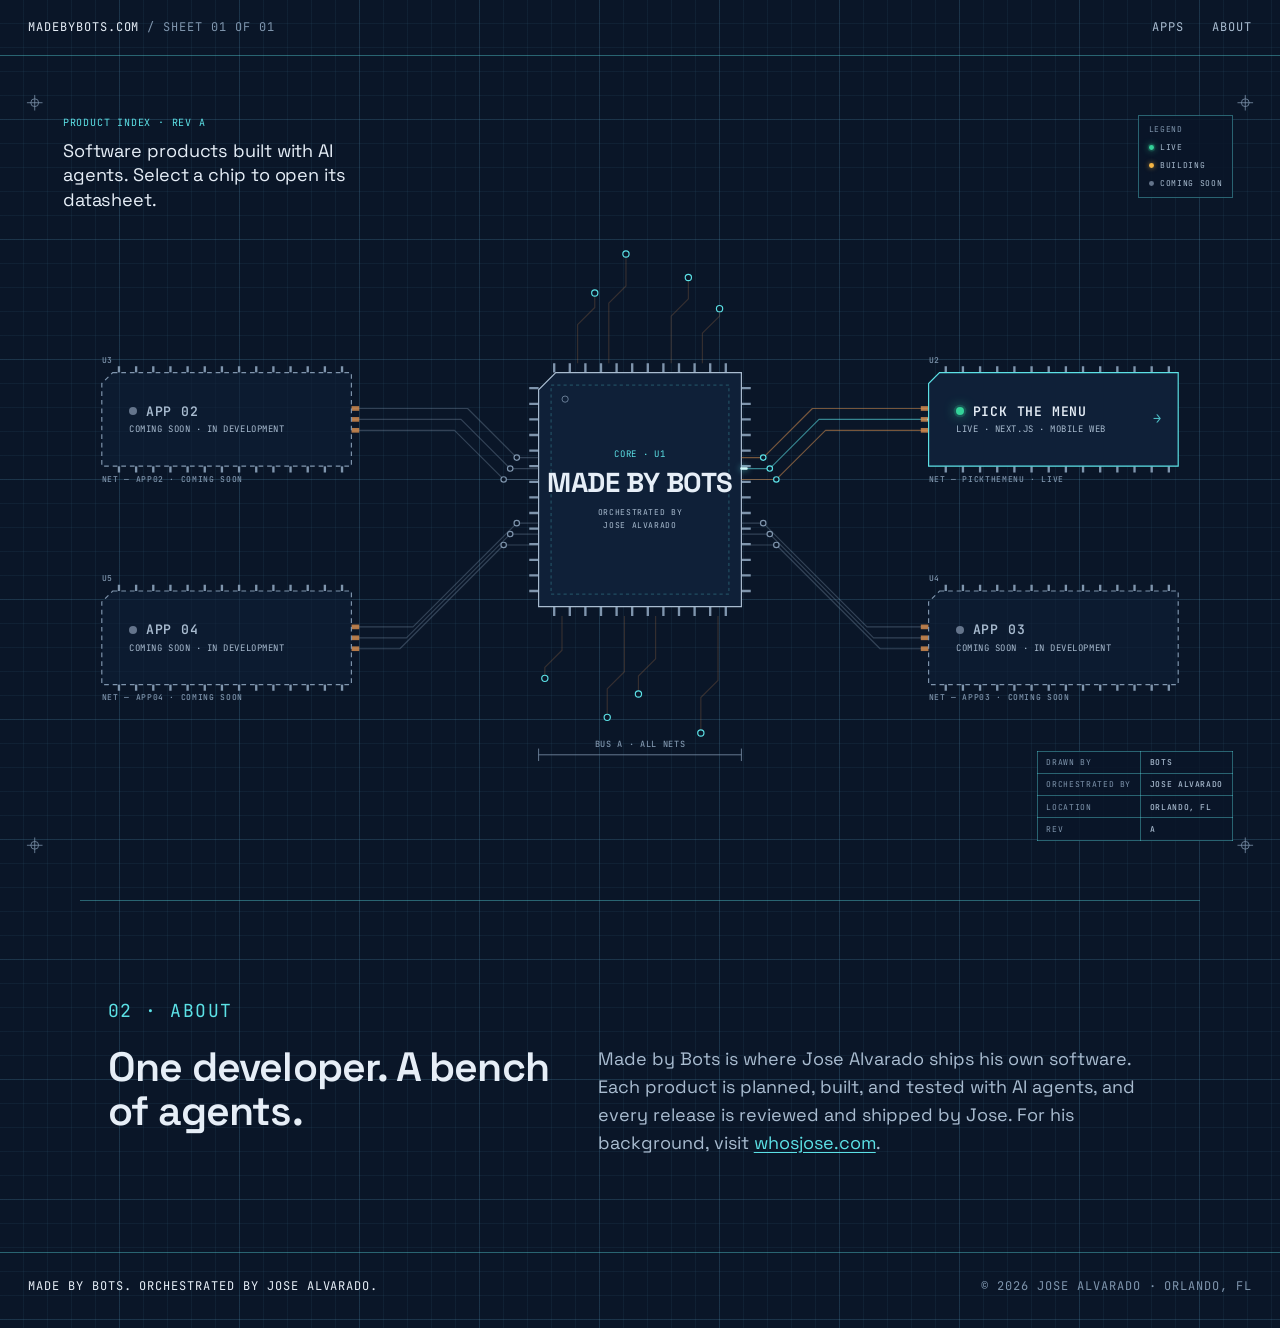
==== index.html @ bc6dc053 "Ship the madebybots blueprint site. The homepage is one circuit board: a Made by Bots core wired to " ====
<!doctype html>
<html lang="en">
<head>
<meta charset="utf-8">
<meta name="viewport" content="width=device-width, initial-scale=1">
<title>Made by Bots — Software orchestrated by Jose Alvarado</title>
<meta name="description" content="Software products built with AI agents and orchestrated by Jose Alvarado. Open each chip on the board to read its datasheet.">
<meta name="theme-color" content="#0A1628">
<link rel="canonical" href="https://madebybots.com/">
<meta property="og:type" content="website">
<meta property="og:url" content="https://madebybots.com/">
<meta property="og:title" content="Made by Bots">
<meta property="og:description" content="Software products built with AI agents. Orchestrated by Jose Alvarado.">
<meta property="og:image" content="https://madebybots.com/og-image.png">
<meta property="og:image:alt" content="Blueprint-style circuit board with a central Made by Bots chip wired to app chips.">
<meta property="og:image:width" content="1200">
<meta property="og:image:height" content="630">
<meta name="twitter:card" content="summary_large_image">
<link rel="icon" href="favicon.svg" type="image/svg+xml">
<link rel="apple-touch-icon" href="apple-touch-icon.png">
<link rel="preload" href="fonts/space-grotesk-var.woff2" as="font" type="font/woff2" crossorigin>
<link rel="preload" href="fonts/jetbrains-mono-var.woff2" as="font" type="font/woff2" crossorigin>
<link rel="stylesheet" href="style.css">
<script type="application/ld+json">{"@context":"https://schema.org","@graph":[{"@type":"WebSite","name":"Made by Bots","url":"https://madebybots.com/","description":"Software products built with AI agents and orchestrated by Jose Alvarado. Open each chip on the board to read its datasheet.","author":{"@type":"Person","name":"Jose Alvarado","url":"https://whosjose.com"}},{"@type":"SoftwareApplication","name":"Pick the Menu","url":"https://pickthemenu.com","description":"A mobile web app that settles “where should we eat?” Five quick questions return one nearby restaurant that’s open now.","featureList":["A five-step quiz (vibe, cravings, hunger, distance, location) narrows nearby options to a single pick.","Group mode lets friends decide together.","Past picks are saved on the device."],"author":{"@type":"Person","name":"Jose Alvarado","url":"https://whosjose.com"},"screenshot":["https://madebybots.com/assets/pickthemenu-home.webp","https://madebybots.com/assets/pickthemenu-quiz.webp"]}]}</script>
</head>
<body>
<a class="skip" href="#apps-list">Skip to app list</a>

<header class="topbar">
  <p class="mono sheet-id">MADEBYBOTS.COM <span class="dim">/ SHEET 01 OF 01</span></p>
  <nav aria-label="Primary" class="mono">
    <a href="#board">Apps</a>
    <a href="#about">About</a>
    <a href="#contact" data-config="contactUrl" hidden>Contact</a>
  </nav>
</header>

<main>
  <section id="board" class="board-wrap" aria-labelledby="core-title">
    <div class="board" data-board>
      <svg class="traces" viewBox="0 0 1600 1000" preserveAspectRatio="xMidYMid meet" aria-hidden="true" focusable="false">
        <g class="decor"></g>
        <g class="nets"></g>
      </svg>

      <div class="intro">
        <p class="mono eyebrow">PRODUCT INDEX · REV A</p>
        <p class="lede">Software products built with AI agents. Select a chip to open its datasheet.</p>
      </div>

      <div class="core" aria-hidden="false">
        <p class="mono core-ref">CORE · U1</p>
        <h1 id="core-title">Made by Bots</h1>
        <p class="mono core-sub">ORCHESTRATED BY <br>JOSE ALVARADO</p>
      </div>

      <ol class="chips" id="apps-list" aria-label="Apps">
        <li class="chip" data-status="live" data-id="pickthemenu" style="--x:1170;--y:370;--w:320;--h:120">
          <span class="chip-ref" aria-hidden="true">U2</span>
          <button class="chip-btn" type="button" aria-haspopup="dialog" aria-label="Pick the Menu LIVE · NEXT.JS · MOBILE WEB. Open datasheet.">
            <span class="chip-name"><span class="led" data-status="live"></span>Pick the Menu</span>
            <span class="chip-meta">LIVE · NEXT.JS · MOBILE WEB</span>
            <span class="chip-go" aria-hidden="true">→</span>
          </button>
          <span class="chip-net" aria-hidden="true">NET — PICKTHEMENU · LIVE</span>
        </li>
        <li class="chip" data-status="placeholder" data-id="app-02" style="--x:110;--y:370;--w:320;--h:120">
          <span class="chip-ref" aria-hidden="true">U3</span>
          <button class="chip-btn" type="button" aria-disabled="true" aria-label="App 02 COMING SOON · IN DEVELOPMENT">
            <span class="chip-name"><span class="led" data-status="placeholder"></span>App 02</span>
            <span class="chip-meta">COMING SOON · IN DEVELOPMENT</span>
          </button>
          <span class="chip-net" aria-hidden="true">NET — APP02 · COMING SOON</span>
        </li>
        <li class="chip" data-status="placeholder" data-id="app-03" style="--x:1170;--y:650;--w:320;--h:120">
          <span class="chip-ref" aria-hidden="true">U4</span>
          <button class="chip-btn" type="button" aria-disabled="true" aria-label="App 03 COMING SOON · IN DEVELOPMENT">
            <span class="chip-name"><span class="led" data-status="placeholder"></span>App 03</span>
            <span class="chip-meta">COMING SOON · IN DEVELOPMENT</span>
          </button>
          <span class="chip-net" aria-hidden="true">NET — APP03 · COMING SOON</span>
        </li>
        <li class="chip" data-status="placeholder" data-id="app-04" style="--x:110;--y:650;--w:320;--h:120">
          <span class="chip-ref" aria-hidden="true">U5</span>
          <button class="chip-btn" type="button" aria-disabled="true" aria-label="App 04 COMING SOON · IN DEVELOPMENT">
            <span class="chip-name"><span class="led" data-status="placeholder"></span>App 04</span>
            <span class="chip-meta">COMING SOON · IN DEVELOPMENT</span>
          </button>
          <span class="chip-net" aria-hidden="true">NET — APP04 · COMING SOON</span>
        </li>
        <li class="signal-dot" aria-hidden="true"></li>
      </ol>

      <ul class="legend mono" aria-label="Status legend">
        <li><span class="led" data-status="live"></span>Live</li>
        <li><span class="led" data-status="building"></span>Building</li>
        <li><span class="led" data-status="placeholder"></span>Coming soon</li>
      </ul>

      <table class="title-block mono" aria-label="Drawing title block">
        <tr><th scope="row">DRAWN BY</th><td>BOTS</td></tr>
        <tr><th scope="row">ORCHESTRATED BY</th><td>JOSE ALVARADO</td></tr>
        <tr><th scope="row">LOCATION</th><td>ORLANDO, FL</td></tr>
        <tr><th scope="row">REV</th><td>A</td></tr>
      </table>
    </div>
    <noscript><p class="noscript">Live app: <a href="https://pickthemenu.com">Pick the Menu</a> — five quick questions, one nearby restaurant open now.</p></noscript>
  </section>

  <section id="about" class="about" aria-labelledby="about-title">
    <p class="mono eyebrow">02 · ABOUT</p>
    <div class="about-grid">
      <h2 id="about-title">One developer. A bench of agents.</h2>
      <p>Made by Bots is where Jose Alvarado ships his own software. Each product is planned, built, and tested with AI agents, and every release is reviewed and shipped by Jose. For his background, visit <a href="https://whosjose.com">whosjose.com</a>.</p>
    </div>
  </section>
</main>

<footer class="footer mono" id="contact">
  <p class="signature">Made by bots. Orchestrated by Jose Alvarado.</p>
  <p class="dim">© <span data-year>2026</span> Jose Alvarado · Orlando, FL</p>
</footer>

<dialog class="sheet" aria-labelledby="sheet-title" data-sheet>
  <div class="sheet-inner"></div>
</dialog>

<script src="app.js" type="module"></script>
</body>
</html>
---- style.css ----
/* Made by Bots — prototype styles. Tokens mirror madebybots-AI-HANDOFF.md §5–6. */
@font-face { font-family: "Space Grotesk"; src: url("fonts/space-grotesk-var.woff2") format("woff2"); font-weight: 300 700; font-display: swap; }
@font-face { font-family: "JetBrains Mono"; src: url("fonts/jetbrains-mono-var.woff2") format("woff2"); font-weight: 100 800; font-display: swap; }

:root {
  --bg: #0A1628;          /* blueprint navy */
  --bg-raised: #0F2038;   /* chip body / panels */
  --bg-sheet: #0C1B31;    /* datasheet panel */
  --grid-minor: rgba(125, 211, 252, 0.055);
  --grid-major: rgba(125, 211, 252, 0.11);
  --ink: #E6EEF7;         /* primary text */
  --ink-2: #A9BCD0;       /* secondary text */
  --ink-3: #7F95AD;       /* annotations (large/mono only) */
  --line: #5CE1E6;        /* cyan linework + accent */
  --line-dim: rgba(92, 225, 230, 0.38);
  --copper: #D08A4E;      /* copper traces / pads */
  --live: #34D399;
  --building: #F5B544;
  --idle: #64748B;
  --focus: #FDE68A;
  --font-sans: "Space Grotesk", ui-sans-serif, system-ui, -apple-system, "Segoe UI", sans-serif;
  --font-mono: "JetBrains Mono", ui-monospace, "SFMono-Regular", Menlo, Consolas, monospace;
  --ease-out: cubic-bezier(.2, .7, .2, 1);
  --ease-in-out: cubic-bezier(.65, 0, .35, 1);
  --topbar: 56px;
  color-scheme: dark;
}

* { box-sizing: border-box; }
html { background: var(--bg); }
body {
  margin: 0; color: var(--ink); font: 400 16px/1.55 var(--font-sans);
  background-color: var(--bg);
  background-image:
    linear-gradient(var(--grid-major) 1px, transparent 1px),
    linear-gradient(90deg, var(--grid-major) 1px, transparent 1px),
    linear-gradient(var(--grid-minor) 1px, transparent 1px),
    linear-gradient(90deg, var(--grid-minor) 1px, transparent 1px);
  background-size: 120px 120px, 120px 120px, 24px 24px, 24px 24px;
  background-position: -1px -1px;
  -webkit-font-smoothing: antialiased;
}
.mono { font-family: var(--font-mono); font-size: 12px; letter-spacing: .08em; text-transform: uppercase; }
.dim { color: var(--ink-3); }
a { color: var(--line); text-underline-offset: 3px; }
:focus-visible { outline: 2px solid var(--focus); outline-offset: 3px; border-radius: 2px; }
.skip { position: absolute; left: 12px; top: -48px; background: var(--ink); color: var(--bg); padding: 8px 12px; z-index: 10; font-weight: 600; }
.skip:focus { top: 12px; }

/* Top bar */
.topbar { height: var(--topbar); display: flex; align-items: center; justify-content: space-between; padding: 0 28px; border-bottom: 1px solid var(--line-dim); }
.topbar p { margin: 0; color: var(--ink); }
.topbar nav { display: flex; gap: 28px; }
.topbar nav a { color: var(--ink-2); text-decoration: none; padding: 6px 0; }
.topbar nav a:hover { color: var(--line); }

/* Board */
.board-wrap { display: grid; place-items: center; min-height: calc(100svh - var(--topbar)); padding: 8px 16px 16px; overflow: hidden; }
.board {
  position: relative; container-type: inline-size;
  width: min(100%, calc((100svh - var(--topbar) - 24px) * 1.6)); aspect-ratio: 16 / 10;
  transform-origin: 50% 50%; transition: transform .42s var(--ease-out), opacity .42s var(--ease-out);
}
.board.is-zooming { transform: scale(1.45); opacity: .35; }
.traces { position: absolute; inset: 0; width: 100%; height: 100%; overflow: visible; }

/* place helper: viewBox units -> % of board */
.place { position: absolute; left: calc(var(--x) / 1600 * 100%); top: calc(var(--y) / 1000 * 100%); width: calc(var(--w) / 1600 * 100%); height: calc(var(--h) / 1000 * 100%); }

.intro { position: absolute; left: 3.75%; top: 4%; width: 34%; }
.intro .eyebrow { color: var(--line); margin: 0 0 .8em; font-size: clamp(10px, .8cqw, 13px); }
.intro .lede { margin: 0; color: var(--ink); font-size: clamp(15px, 1.45cqw, 24px); line-height: 1.35; max-width: 26ch; letter-spacing: -.005em; }

.core { --x: 670; --y: 370; --w: 260; --h: 300; position: absolute; left: calc(670 / 1600 * 100%); top: 37%; width: calc(260 / 1600 * 100%); height: 30%;
  display: flex; flex-direction: column; align-items: center; justify-content: center; text-align: center; pointer-events: none; }
.core h1 { margin: .25em 0 .35em; font-weight: 700; font-size: clamp(20px, 2.2cqw, 40px); line-height: 1; letter-spacing: -.02em; text-transform: uppercase; }
.core .core-ref { margin: 0; color: var(--line); font-size: clamp(9px, .7cqw, 12px); }
.core .core-sub { margin: 0; color: var(--ink-2); font-size: clamp(8px, .62cqw, 11px); line-height: 1.6; }

.chips { list-style: none; margin: 0; padding: 0; }
.chip { position: absolute; left: calc(var(--x) / 1600 * 100%); top: calc(var(--y) / 1000 * 100%); width: calc(var(--w) / 1600 * 100%); height: calc(var(--h) / 1000 * 100%); }
.chip-btn {
  all: unset; box-sizing: border-box; position: absolute; inset: 0; display: grid; align-content: center; gap: .35em;
  padding: 0 9% 0 11%; cursor: pointer; color: var(--ink); border-radius: 2px;
}
.chip-btn[aria-disabled="true"] { cursor: default; color: var(--ink-2); }
.chip-btn:focus-visible { outline: 2px solid var(--focus); outline-offset: 6px; }
.chip-name { font: 600 clamp(11px, 1.05cqw, 18px)/1.15 var(--font-mono); letter-spacing: .06em; text-transform: uppercase; display: flex; align-items: center; gap: .65em; }
.chip-meta { font: 400 clamp(8px, .72cqw, 12.5px)/1.2 var(--font-mono); letter-spacing: .06em; color: var(--ink-2); text-transform: uppercase; white-space: nowrap; overflow: hidden; text-overflow: ellipsis; }
.led { flex: none; width: .62em; height: .62em; border-radius: 50%; background: var(--idle); }
.led[data-status="live"] { background: var(--live); box-shadow: 0 0 0 .18em rgba(52, 211, 153, .18), 0 0 .9em rgba(52, 211, 153, .85); animation: led 2.4s var(--ease-in-out) infinite; }
.led[data-status="building"] { background: var(--building); box-shadow: 0 0 .7em rgba(245, 181, 68, .7); }
@keyframes led { 50% { box-shadow: 0 0 0 .18em rgba(52, 211, 153, .08), 0 0 .5em rgba(52, 211, 153, .5); } }
.chip-ref, .chip-net { position: absolute; left: 0; font: 500 clamp(8px, .62cqw, 11px)/1 var(--font-mono); letter-spacing: .08em; color: var(--ink-3); text-transform: uppercase; white-space: nowrap; }
.chip-ref { bottom: calc(100% + 1.1em); }
.chip-net { top: calc(100% + 1.1em); }
.board.is-dense .chip-net { display: none; }
.board.is-dense .chip-ref { bottom: calc(100% + .9em); }
.chip-go { position: absolute; right: 7%; top: 50%; translate: 0 -50%; color: var(--line); font: 400 clamp(12px, 1.1cqw, 20px)/1 var(--font-mono); opacity: .8; transition: translate .2s var(--ease-out), opacity .2s; }
.chip-btn:hover .chip-go, .chip-btn:focus-visible .chip-go { translate: 4px -50%; opacity: 1; }

.title-block { position: absolute; right: 2.5%; bottom: 3%; border-collapse: collapse; font-size: clamp(8px, .6cqw, 11px); color: var(--ink-2); background: rgba(10, 22, 40, .85); }
.title-block th, .title-block td { border: 1px solid var(--line-dim); padding: .55em 1.1em; text-align: left; font-weight: 500; }
.title-block th { color: var(--ink-3); font-weight: 400; }

.legend { position: absolute; right: 2.5%; top: 4%; list-style: none; margin: 0; padding: .9em 1.2em; display: grid; gap: .7em; border: 1px solid var(--line-dim); font-size: clamp(8px, .62cqw, 11px); color: var(--ink-2); background: rgba(10, 22, 40, .85); }
.legend li { display: flex; align-items: center; gap: .8em; }
.legend .led { animation: none; }
.legend::before { content: "LEGEND"; color: var(--ink-3); }

/* SVG linework */
.traces .grid-cross { stroke: var(--ink-3); stroke-width: 1; }
.traces .core-body { fill: var(--bg-raised); stroke: var(--ink-2); stroke-width: 1.5; }
.traces .core-inner { fill: none; stroke: var(--line-dim); stroke-width: 1; stroke-dasharray: 4 4; }
.traces .pin { stroke: var(--ink-3); stroke-width: 3; }
.traces .chip-body { fill: var(--bg-raised); stroke: var(--line); stroke-width: 1.5; transition: stroke .2s, filter .2s; }
.traces .chip-body.is-placeholder { fill: rgba(15, 32, 56, .55); stroke: var(--ink-3); stroke-dasharray: 6 5; }
.traces .trace { fill: none; stroke: var(--line); stroke-width: 1.5; stroke-linejoin: round; opacity: .55; transition: opacity .25s, stroke-width .25s; }
.traces .trace.copper { stroke: var(--copper); }
.traces .net.is-placeholder .trace { stroke: var(--ink-3); opacity: .35; }
.traces .via { fill: var(--bg); stroke: var(--line); stroke-width: 1.5; }
.traces .net.is-placeholder .via { stroke: var(--ink-3); }
.traces .pad { fill: var(--copper); opacity: .85; }
.traces .signal { fill: none; stroke: #CFFBFD; stroke-width: 3; stroke-linecap: round; stroke-dasharray: 2.5 97.5; filter: drop-shadow(0 0 4px var(--line)); animation: signal 3.2s linear infinite; }
.traces .net.is-building .signal { stroke: var(--building); filter: drop-shadow(0 0 4px var(--building)); animation-duration: 5s; }
.traces .decor .trace { opacity: .22; }
.traces .dim-line { stroke: var(--ink-3); stroke-width: 1; fill: none; }
.traces .dim-text { fill: var(--ink-3); font: 500 11px var(--font-mono); letter-spacing: .08em; }
@keyframes signal { from { stroke-dashoffset: 100; } to { stroke-dashoffset: 0; } }

.board[data-active] .net { opacity: .45; transition: opacity .25s; }
.board[data-active] .net.is-active { opacity: 1; }
.traces .net.is-active .trace { opacity: 1; stroke-width: 2.25; }
.traces .net.is-active .chip-body { filter: drop-shadow(0 0 10px rgba(92, 225, 230, .55)); }
.traces .net.is-active .signal { animation-duration: 1.4s; }

/* About + footer */
.about { max-width: 1120px; margin: 0 auto; padding: 96px 28px; border-top: 1px solid var(--line-dim); }
.about .eyebrow { color: var(--line); margin: 0 0 20px; }
.about-grid { display: grid; grid-template-columns: 1fr 1.3fr; gap: 48px; align-items: start; }
.about h2 { margin: 0; font-size: clamp(28px, 3.2vw, 44px); line-height: 1.08; letter-spacing: -.02em; font-weight: 600; }
.about p { margin: 0; color: var(--ink-2); font-size: 18px; max-width: 58ch; }
.footer { display: flex; justify-content: space-between; gap: 16px; flex-wrap: wrap; padding: 24px 28px 32px; border-top: 1px solid var(--line-dim); color: var(--ink-2); }
.footer p { margin: 0; }
.footer .signature { color: var(--ink); }
.noscript { text-align: center; }

.signal-dot { display: none; }
html.is-paused .traces .signal,
html.is-paused .signal-dot::after,
html.is-paused .led[data-status="live"] { animation-play-state: paused; }

/* Datasheet dialog */
.sheet { width: min(1120px, calc(100vw - 32px)); max-height: calc(100svh - 32px); padding: 0; border: 1px solid var(--line); background: var(--bg-sheet); color: var(--ink); border-radius: 0; overflow: auto; }
.sheet::backdrop { background: rgba(5, 12, 24, .72); backdrop-filter: blur(2px); }
.sheet[open] { animation: sheet-in .28s var(--ease-out); }
@keyframes sheet-in { from { opacity: 0; transform: scale(.965) translateY(8px); } }
.sheet-inner { position: relative; padding: 36px 40px 0; }
.sheet-inner::before, .sheet-inner::after { content: ""; position: absolute; width: 14px; height: 14px; border: 1px solid var(--line); }
.sheet-inner::before { left: 10px; top: 10px; border-right: 0; border-bottom: 0; }
.sheet-inner::after { right: 10px; top: 10px; border-left: 0; border-bottom: 0; }
.sheet-head { display: flex; justify-content: space-between; align-items: start; gap: 24px; padding-bottom: 20px; border-bottom: 1px solid var(--line-dim); }
.sheet-head h2 { margin: 0; font-size: clamp(32px, 4.4vw, 56px); line-height: 1; letter-spacing: -.02em; font-weight: 700; text-transform: uppercase; }
.sheet-ref { color: var(--line); margin: 10px 0 0; }
.status-pill { display: inline-flex; align-items: center; gap: 8px; padding: 6px 12px; border: 1px solid var(--line-dim); color: var(--ink); white-space: nowrap; }
.status-pill .led { width: 8px; height: 8px; }
.sheet-body { display: grid; grid-template-columns: 1fr 1fr; }
.spec { border-right: 1px solid var(--line-dim); padding: 4px 32px 8px 0; }
.spec section { padding: 18px 0; border-bottom: 1px solid var(--line-dim); }
.spec section:last-child { border-bottom: 0; }
.spec h3 { margin: 0 0 8px; font: 500 12px/1 var(--font-mono); letter-spacing: .1em; color: var(--line); text-transform: uppercase; }
.spec p, .spec li { margin: 0; color: var(--ink-2); font-size: 16px; }
.spec p.lead { color: var(--ink); font-size: 18px; }
.spec ul.bullets { margin: 10px 0 0; padding-left: 1.1em; }
.spec ul.bullets li + li { margin-top: 4px; }
.tags { list-style: none; padding: 0; margin: 0; display: flex; flex-wrap: wrap; gap: 8px; }
.tags li { font: 500 12px/1 var(--font-mono); letter-spacing: .06em; padding: 7px 10px; border: 1px solid var(--line-dim); color: var(--ink); text-transform: uppercase; }
.figs { display: flex; gap: 28px; justify-content: center; align-items: start; padding: 24px 0 16px 32px; }
.figs figure { margin: 0; text-align: center; width: min(200px, 42%); }
.figs .frame { position: relative; padding: 6px; border: 1px solid var(--line-dim); border-radius: 22px; }
.figs img { display: block; width: 100%; height: auto; border-radius: 16px; }
.figs figcaption { margin-top: 12px; color: var(--ink-3); }
.sheet-foot { display: flex; justify-content: space-between; align-items: center; gap: 16px; flex-wrap: wrap; margin: 0 -40px; padding: 18px 40px 22px; border-top: 1px solid var(--line-dim); background: rgba(10, 22, 40, .6); }
.sheet-foot dl { display: flex; gap: 28px; margin: 0; flex-wrap: wrap; }
.sheet-foot dt { color: var(--ink-3); }
.sheet-foot dd { margin: 4px 0 0; color: var(--ink); }
.actions { display: flex; gap: 12px; }
.btn { display: inline-flex; align-items: center; gap: 10px; padding: 12px 20px; font: 600 13px/1 var(--font-mono); letter-spacing: .1em; text-transform: uppercase; text-decoration: none; border: 1px solid var(--line); cursor: pointer; }
.btn-primary { background: var(--line); color: var(--bg); }
.btn-primary:hover { background: #8BEDF0; }
.btn-ghost { background: transparent; color: var(--ink); }
.btn-ghost:hover { background: rgba(92, 225, 230, .1); }

/* Mobile: chips stack along one bus trace */
@media (max-width: 760px), (max-aspect-ratio: 4/5) {
  .topbar { padding: 0 18px; }
  .topbar nav { gap: 18px; }
  .sheet-id .dim { display: none; }
  .board-wrap { display: block; min-height: 0; padding: 28px 18px 48px; }
  .board { width: 100%; aspect-ratio: auto; container-type: normal; }
  .board.is-zooming { transform: none; opacity: 1; }
  .traces, .title-block, .legend { display: none; }
  .intro, .core { position: static; width: auto; height: auto; }
  .core { order: -1; align-items: flex-start; text-align: left; margin-bottom: 14px; }
  .board { display: flex; flex-direction: column; }
  .core h1 { font-size: clamp(40px, 13vw, 60px); text-transform: none; margin: 10px 0 6px; }
  .core .core-ref { font-size: 11px; }
  .core .core-sub { font-size: 12px; }
  .core .core-sub br { display: none; }
  .intro .eyebrow { display: none; }
  .intro .lede { font-size: 17px; max-width: none; }
  .chips { position: relative; margin-top: 32px; padding-left: 34px; display: grid; gap: 34px; }
  .chips::before { content: ""; position: absolute; left: 8px; top: -14px; bottom: 20px; width: 2px; background: var(--line); opacity: .7; }
  .chips::after { content: ""; position: absolute; left: 4px; top: -18px; width: 10px; height: 10px; border-radius: 50%; background: var(--line); }
  .chip { position: relative; left: auto; top: auto; width: auto; height: auto; min-height: 92px; }
  .chip::before { content: ""; position: absolute; left: -26px; top: 50%; width: 26px; height: 2px; background: var(--line); opacity: .7; }
  .chip::after { content: ""; position: absolute; left: -30px; top: calc(50% - 4px); width: 6px; height: 6px; border: 2px solid var(--line); border-radius: 50%; background: var(--bg); }
  .chip[data-status="placeholder"]::before { background: var(--ink-3); }
  .chip-btn { position: relative; inset: auto; width: 100%; min-height: 92px; padding: 18px 48px 18px 18px; border: 1px solid var(--line); background: var(--bg-raised);
    clip-path: polygon(14px 0, 100% 0, 100% 100%, 0 100%, 0 14px); }
  .chip[data-status="placeholder"] .chip-btn { border: 1px dashed var(--ink-3); background: rgba(15, 32, 56, .5); }
  .chip-name { font-size: 16px; }
  .chip-meta { font-size: 12px; white-space: normal; }
  .chip-go { font-size: 20px; right: 16px; }
  .chip-ref { bottom: calc(100% + 6px); font-size: 10px; }
  .chip-net { display: none; }
  .chips .signal-dot {
    display: block; position: absolute; left: 5px; top: -14px; width: 8px; height: calc(100% - 6px);
    pointer-events: none; container-type: size;
  }
  .chips .signal-dot::after {
    content: ""; display: block; width: 8px; height: 8px; border-radius: 50%;
    background: #CFFBFD; box-shadow: 0 0 10px var(--line); animation: bus 4s linear infinite;
  }
  @keyframes bus { from { transform: translateY(0); } to { transform: translateY(100cqh); } }
  .about { padding: 64px 18px; }
  .about-grid { grid-template-columns: 1fr; gap: 20px; }
  /* Beat the UA dialog:modal max-size so the sheet is actually full-screen. */
  .sheet,
  dialog.sheet:modal {
    inset: 0;
    width: 100%;
    height: 100svh;
    max-width: none;
    max-height: none;
    margin: 0;
    border: 0;
  }
  .sheet-inner { padding: 28px 20px 0; }
  .sheet-body { grid-template-columns: 1fr; }
  .spec { border-right: 0; padding-right: 0; }
  .figs { padding: 16px 0; }
  .sheet-foot { margin: 0 -20px; padding: 16px 20px 24px; }
  .actions { width: 100%; }
  .actions .btn { flex: 1; justify-content: center; }
}

@media (prefers-reduced-motion: reduce) {
  *, *::before, *::after { animation: none !important; transition: none !important; }
  .board.is-zooming { transform: none; opacity: 1; }
  .traces .signal, .chips .signal-dot { display: none; }
}
.sr-only { position: absolute; width: 1px; height: 1px; overflow: hidden; clip: rect(0 0 0 0); white-space: nowrap; }
.sheet h2:focus { outline: none; }

.miss { min-height: 100svh; display: grid; place-items: center; text-align: center; padding: 24px; }
.miss h1 { font-size: clamp(32px, 6vw, 64px); line-height: 1.05; letter-spacing: -.02em; margin: .2em 0 .4em; }
.miss-kicker { color: var(--line); margin: 0; }
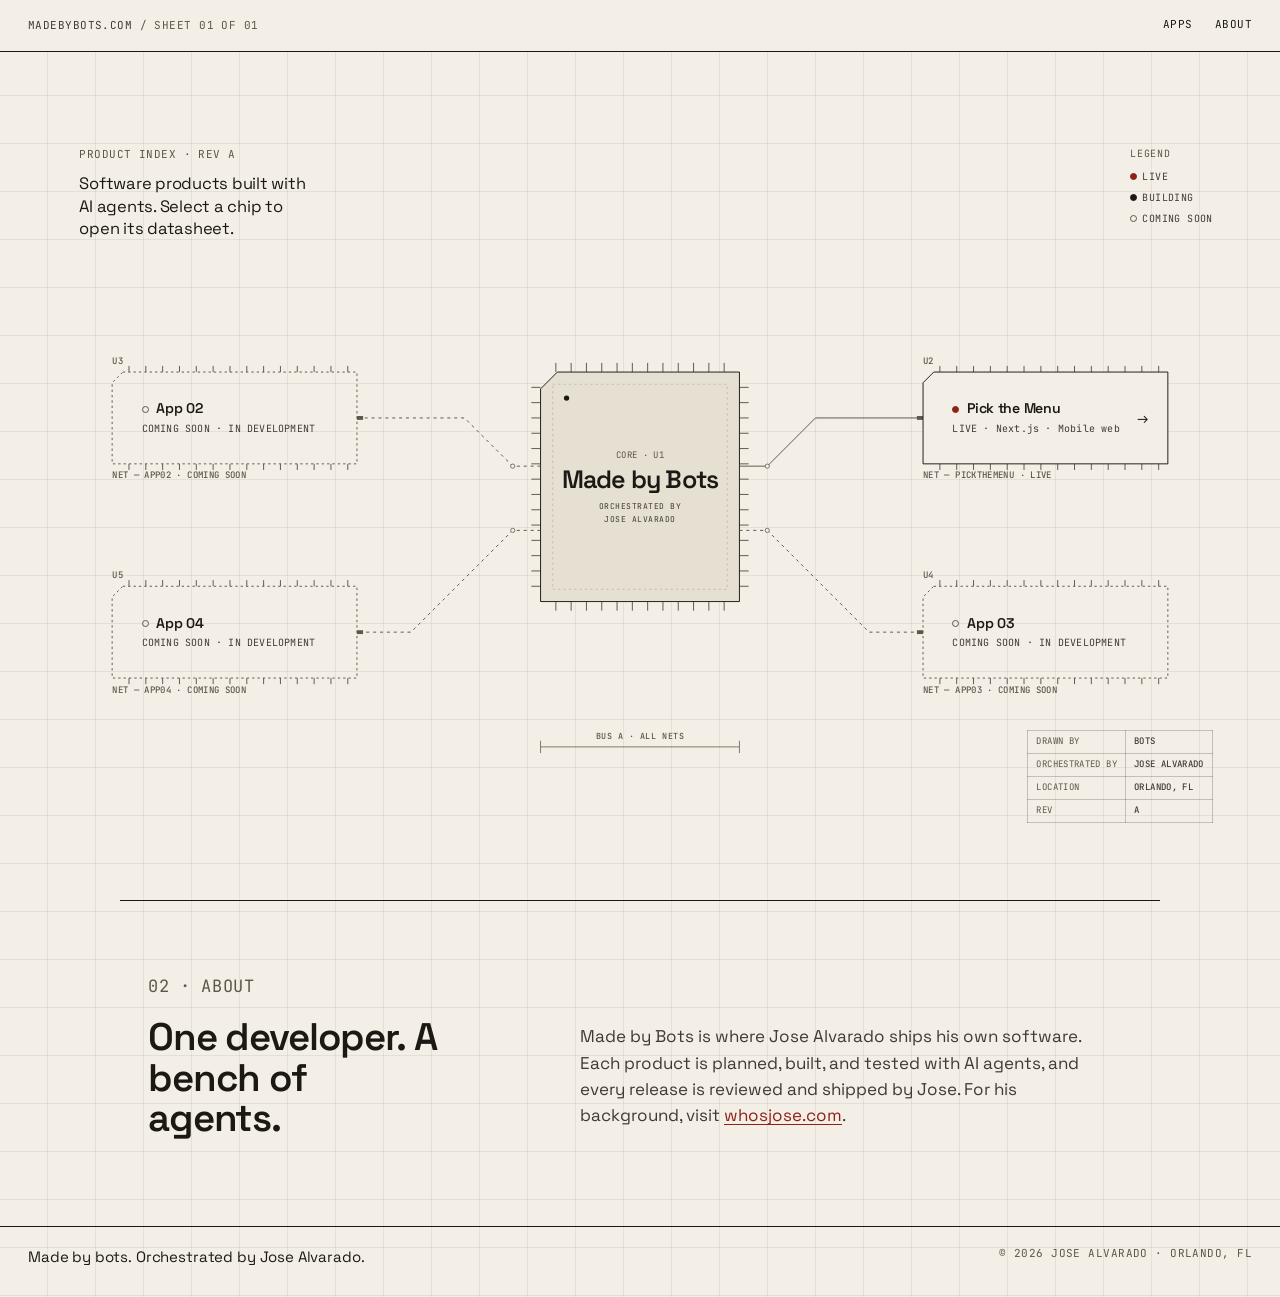
==== commit 0866d9f4: "Reprint the board as flat ink on paper. Keep the same chips, copy, and datasheet. Drop the neon grid" ====
--- a/index.html
+++ b/index.html
@@ -5,7 +5,7 @@
 <meta name="viewport" content="width=device-width, initial-scale=1">
 <title>Made by Bots — Software orchestrated by Jose Alvarado</title>
 <meta name="description" content="Software products built with AI agents and orchestrated by Jose Alvarado. Open each chip on the board to read its datasheet.">
-<meta name="theme-color" content="#0A1628">
+<meta name="theme-color" content="#F3EFE6">
 <link rel="canonical" href="https://madebybots.com/">
 <meta property="og:type" content="website">
 <meta property="og:url" content="https://madebybots.com/">
@@ -116,9 +116,9 @@
   </section>
 </main>
 
-<footer class="footer mono" id="contact">
+<footer class="footer" id="contact">
   <p class="signature">Made by bots. Orchestrated by Jose Alvarado.</p>
-  <p class="dim">© <span data-year>2026</span> Jose Alvarado · Orlando, FL</p>
+  <p class="dim mono">© <span data-year>2026</span> Jose Alvarado · Orlando, FL</p>
 </footer>
 
 <dialog class="sheet" aria-labelledby="sheet-title" data-sheet>
--- a/style.css
+++ b/style.css
@@ -1,29 +1,27 @@
-/* Made by Bots — prototype styles. Tokens mirror madebybots-AI-HANDOFF.md §5–6. */
+/* Made by Bots — printed sheet. Same board, flat ink. */
 @font-face { font-family: "Space Grotesk"; src: url("fonts/space-grotesk-var.woff2") format("woff2"); font-weight: 300 700; font-display: swap; }
 @font-face { font-family: "JetBrains Mono"; src: url("fonts/jetbrains-mono-var.woff2") format("woff2"); font-weight: 100 800; font-display: swap; }
 
 :root {
-  --bg: #0A1628;          /* blueprint navy */
-  --bg-raised: #0F2038;   /* chip body / panels */
-  --bg-sheet: #0C1B31;    /* datasheet panel */
-  --grid-minor: rgba(125, 211, 252, 0.055);
-  --grid-major: rgba(125, 211, 252, 0.11);
-  --ink: #E6EEF7;         /* primary text */
-  --ink-2: #A9BCD0;       /* secondary text */
-  --ink-3: #7F95AD;       /* annotations (large/mono only) */
-  --line: #5CE1E6;        /* cyan linework + accent */
-  --line-dim: rgba(92, 225, 230, 0.38);
-  --copper: #D08A4E;      /* copper traces / pads */
-  --live: #34D399;
-  --building: #F5B544;
-  --idle: #64748B;
-  --focus: #FDE68A;
+  --bg: #F3EFE6;
+  --bg-raised: #E6E0D2;
+  --bg-sheet: #F7F4EC;
+  --grid: rgba(28, 25, 21, 0.07);
+  --ink: #1C1915;
+  --ink-2: #3F3A34;
+  --ink-3: #5C564C;
+  --line: #1C1915;
+  --line-dim: rgba(28, 25, 21, 0.22);
+  --accent: #8E2218;
+  --live: #8E2218;
+  --building: #1C1915;
+  --idle: transparent;
+  --focus: #1C1915;
   --font-sans: "Space Grotesk", ui-sans-serif, system-ui, -apple-system, "Segoe UI", sans-serif;
   --font-mono: "JetBrains Mono", ui-monospace, "SFMono-Regular", Menlo, Consolas, monospace;
-  --ease-out: cubic-bezier(.2, .7, .2, 1);
-  --ease-in-out: cubic-bezier(.65, 0, .35, 1);
-  --topbar: 56px;
-  color-scheme: dark;
+  --ease: cubic-bezier(.2, .7, .2, 1);
+  --topbar: 52px;
+  color-scheme: light;
 }
 
 * { box-sizing: border-box; }
@@ -32,237 +30,187 @@
   margin: 0; color: var(--ink); font: 400 16px/1.55 var(--font-sans);
   background-color: var(--bg);
   background-image:
-    linear-gradient(var(--grid-major) 1px, transparent 1px),
-    linear-gradient(90deg, var(--grid-major) 1px, transparent 1px),
-    linear-gradient(var(--grid-minor) 1px, transparent 1px),
-    linear-gradient(90deg, var(--grid-minor) 1px, transparent 1px);
-  background-size: 120px 120px, 120px 120px, 24px 24px, 24px 24px;
+    linear-gradient(var(--grid) 1px, transparent 1px),
+    linear-gradient(90deg, var(--grid) 1px, transparent 1px);
+  background-size: 48px 48px;
   background-position: -1px -1px;
   -webkit-font-smoothing: antialiased;
 }
-.mono { font-family: var(--font-mono); font-size: 12px; letter-spacing: .08em; text-transform: uppercase; }
+.mono { font-family: var(--font-mono); font-size: 11px; letter-spacing: .04em; text-transform: uppercase; }
 .dim { color: var(--ink-3); }
-a { color: var(--line); text-underline-offset: 3px; }
-:focus-visible { outline: 2px solid var(--focus); outline-offset: 3px; border-radius: 2px; }
+a { color: var(--accent); text-underline-offset: 3px; }
+:focus-visible { outline: 2px solid var(--focus); outline-offset: 3px; }
 .skip { position: absolute; left: 12px; top: -48px; background: var(--ink); color: var(--bg); padding: 8px 12px; z-index: 10; font-weight: 600; }
 .skip:focus { top: 12px; }
 
-/* Top bar */
-.topbar { height: var(--topbar); display: flex; align-items: center; justify-content: space-between; padding: 0 28px; border-bottom: 1px solid var(--line-dim); }
-.topbar p { margin: 0; color: var(--ink); }
-.topbar nav { display: flex; gap: 28px; }
-.topbar nav a { color: var(--ink-2); text-decoration: none; padding: 6px 0; }
-.topbar nav a:hover { color: var(--line); }
-
-/* Board */
-.board-wrap { display: grid; place-items: center; min-height: calc(100svh - var(--topbar)); padding: 8px 16px 16px; overflow: hidden; }
+.topbar { height: var(--topbar); display: flex; align-items: center; justify-content: space-between; padding: 0 28px; border-bottom: 1px solid var(--ink); background: var(--bg); }
+.topbar p { margin: 0; color: var(--ink-2); }
+.topbar nav { display: flex; gap: 22px; }
+.topbar nav a { color: var(--ink); text-decoration: none; padding: 4px 0; border-bottom: 1px solid transparent; }
+.topbar nav a:hover { border-bottom-color: var(--ink); }
+
+.board-wrap { display: grid; place-items: center; min-height: calc(100svh - var(--topbar)); padding: 18px 28px 28px; }
 .board {
   position: relative; container-type: inline-size;
-  width: min(100%, calc((100svh - var(--topbar) - 24px) * 1.6)); aspect-ratio: 16 / 10;
-  transform-origin: 50% 50%; transition: transform .42s var(--ease-out), opacity .42s var(--ease-out);
-}
-.board.is-zooming { transform: scale(1.45); opacity: .35; }
+  width: min(100%, calc((100svh - var(--topbar) - 48px) * 1.6)); aspect-ratio: 16 / 10;
+}
 .traces { position: absolute; inset: 0; width: 100%; height: 100%; overflow: visible; }
 
-/* place helper: viewBox units -> % of board */
-.place { position: absolute; left: calc(var(--x) / 1600 * 100%); top: calc(var(--y) / 1000 * 100%); width: calc(var(--w) / 1600 * 100%); height: calc(var(--h) / 1000 * 100%); }
-
-.intro { position: absolute; left: 3.75%; top: 4%; width: 34%; }
-.intro .eyebrow { color: var(--line); margin: 0 0 .8em; font-size: clamp(10px, .8cqw, 13px); }
-.intro .lede { margin: 0; color: var(--ink); font-size: clamp(15px, 1.45cqw, 24px); line-height: 1.35; max-width: 26ch; letter-spacing: -.005em; }
-
-.core { --x: 670; --y: 370; --w: 260; --h: 300; position: absolute; left: calc(670 / 1600 * 100%); top: 37%; width: calc(260 / 1600 * 100%); height: 30%;
+.intro { position: absolute; left: 4.2%; top: 7.5%; width: 28%; }
+.intro .eyebrow { color: var(--ink-3); margin: 0 0 10px; }
+.intro .lede { margin: 0; color: var(--ink); font-size: clamp(16px, 1.35cqw, 22px); line-height: 1.35; max-width: 22ch; letter-spacing: -.015em; }
+
+.core { position: absolute; left: calc(670 / 1600 * 100%); top: 37%; width: calc(260 / 1600 * 100%); height: 30%;
   display: flex; flex-direction: column; align-items: center; justify-content: center; text-align: center; pointer-events: none; }
-.core h1 { margin: .25em 0 .35em; font-weight: 700; font-size: clamp(20px, 2.2cqw, 40px); line-height: 1; letter-spacing: -.02em; text-transform: uppercase; }
-.core .core-ref { margin: 0; color: var(--line); font-size: clamp(9px, .7cqw, 12px); }
-.core .core-sub { margin: 0; color: var(--ink-2); font-size: clamp(8px, .62cqw, 11px); line-height: 1.6; }
+.core h1 { margin: 6px 0 8px; font-weight: 600; font-size: clamp(22px, 2.05cqw, 36px); line-height: .95; letter-spacing: -.03em; }
+.core .core-ref { margin: 0; color: var(--ink-3); font-size: clamp(9px, .65cqw, 11px); }
+.core .core-sub { margin: 0; color: var(--ink-2); font-size: clamp(8px, .58cqw, 11px); line-height: 1.55; letter-spacing: .06em; }
 
 .chips { list-style: none; margin: 0; padding: 0; }
 .chip { position: absolute; left: calc(var(--x) / 1600 * 100%); top: calc(var(--y) / 1000 * 100%); width: calc(var(--w) / 1600 * 100%); height: calc(var(--h) / 1000 * 100%); }
 .chip-btn {
-  all: unset; box-sizing: border-box; position: absolute; inset: 0; display: grid; align-content: center; gap: .35em;
-  padding: 0 9% 0 11%; cursor: pointer; color: var(--ink); border-radius: 2px;
-}
-.chip-btn[aria-disabled="true"] { cursor: default; color: var(--ink-2); }
-.chip-btn:focus-visible { outline: 2px solid var(--focus); outline-offset: 6px; }
-.chip-name { font: 600 clamp(11px, 1.05cqw, 18px)/1.15 var(--font-mono); letter-spacing: .06em; text-transform: uppercase; display: flex; align-items: center; gap: .65em; }
-.chip-meta { font: 400 clamp(8px, .72cqw, 12.5px)/1.2 var(--font-mono); letter-spacing: .06em; color: var(--ink-2); text-transform: uppercase; white-space: nowrap; overflow: hidden; text-overflow: ellipsis; }
-.led { flex: none; width: .62em; height: .62em; border-radius: 50%; background: var(--idle); }
-.led[data-status="live"] { background: var(--live); box-shadow: 0 0 0 .18em rgba(52, 211, 153, .18), 0 0 .9em rgba(52, 211, 153, .85); animation: led 2.4s var(--ease-in-out) infinite; }
-.led[data-status="building"] { background: var(--building); box-shadow: 0 0 .7em rgba(245, 181, 68, .7); }
-@keyframes led { 50% { box-shadow: 0 0 0 .18em rgba(52, 211, 153, .08), 0 0 .5em rgba(52, 211, 153, .5); } }
-.chip-ref, .chip-net { position: absolute; left: 0; font: 500 clamp(8px, .62cqw, 11px)/1 var(--font-mono); letter-spacing: .08em; color: var(--ink-3); text-transform: uppercase; white-space: nowrap; }
-.chip-ref { bottom: calc(100% + 1.1em); }
-.chip-net { top: calc(100% + 1.1em); }
+  all: unset; box-sizing: border-box; position: absolute; inset: 0; display: grid; align-content: center; gap: .3em;
+  padding: 0 10% 0 12%; cursor: pointer; color: var(--ink);
+}
+.chip-btn[aria-disabled="true"] { cursor: default; }
+.chip-btn:focus-visible { outline: 2px solid var(--focus); outline-offset: 5px; }
+.chip-name { font: 600 clamp(14px, 1.15cqw, 20px)/1.1 var(--font-sans); letter-spacing: -.02em; display: flex; align-items: center; gap: .55em; }
+.chip-meta { font: 400 clamp(10px, .7cqw, 12px)/1.3 var(--font-mono); letter-spacing: .02em; color: var(--ink-2); white-space: nowrap; overflow: hidden; text-overflow: ellipsis; }
+.led { flex: none; width: 7px; height: 7px; border-radius: 50%; background: var(--idle); border: 1px solid var(--ink-3); }
+.led[data-status="live"] { background: var(--accent); border-color: var(--accent); }
+.led[data-status="building"] { background: var(--ink); border-color: var(--ink); }
+.chip-ref, .chip-net { position: absolute; left: 0; font: 500 clamp(9px, .58cqw, 11px)/1 var(--font-mono); letter-spacing: .04em; color: var(--ink-3); text-transform: uppercase; white-space: nowrap; }
+.chip-ref { bottom: calc(100% + .7em); }
+.chip-net { top: calc(100% + .85em); }
 .board.is-dense .chip-net { display: none; }
-.board.is-dense .chip-ref { bottom: calc(100% + .9em); }
-.chip-go { position: absolute; right: 7%; top: 50%; translate: 0 -50%; color: var(--line); font: 400 clamp(12px, 1.1cqw, 20px)/1 var(--font-mono); opacity: .8; transition: translate .2s var(--ease-out), opacity .2s; }
-.chip-btn:hover .chip-go, .chip-btn:focus-visible .chip-go { translate: 4px -50%; opacity: 1; }
-
-.title-block { position: absolute; right: 2.5%; bottom: 3%; border-collapse: collapse; font-size: clamp(8px, .6cqw, 11px); color: var(--ink-2); background: rgba(10, 22, 40, .85); }
-.title-block th, .title-block td { border: 1px solid var(--line-dim); padding: .55em 1.1em; text-align: left; font-weight: 500; }
+.chip-go { position: absolute; right: 8%; top: 50%; translate: 0 -50%; color: var(--ink); font: 400 clamp(14px, 1cqw, 18px)/1 var(--font-sans); transition: translate .18s var(--ease); }
+.chip-btn:hover .chip-go, .chip-btn:focus-visible .chip-go { translate: 4px -50%; }
+
+.title-block { position: absolute; right: 3.2%; bottom: 4%; border-collapse: collapse; font-size: clamp(9px, .58cqw, 11px); color: var(--ink-2); background: transparent; }
+.title-block th, .title-block td { border: 1px solid var(--line-dim); padding: .45em .9em; text-align: left; font-weight: 500; }
 .title-block th { color: var(--ink-3); font-weight: 400; }
 
-.legend { position: absolute; right: 2.5%; top: 4%; list-style: none; margin: 0; padding: .9em 1.2em; display: grid; gap: .7em; border: 1px solid var(--line-dim); font-size: clamp(8px, .62cqw, 11px); color: var(--ink-2); background: rgba(10, 22, 40, .85); }
-.legend li { display: flex; align-items: center; gap: .8em; }
-.legend .led { animation: none; }
-.legend::before { content: "LEGEND"; color: var(--ink-3); }
-
-/* SVG linework */
-.traces .grid-cross { stroke: var(--ink-3); stroke-width: 1; }
-.traces .core-body { fill: var(--bg-raised); stroke: var(--ink-2); stroke-width: 1.5; }
-.traces .core-inner { fill: none; stroke: var(--line-dim); stroke-width: 1; stroke-dasharray: 4 4; }
-.traces .pin { stroke: var(--ink-3); stroke-width: 3; }
-.traces .chip-body { fill: var(--bg-raised); stroke: var(--line); stroke-width: 1.5; transition: stroke .2s, filter .2s; }
-.traces .chip-body.is-placeholder { fill: rgba(15, 32, 56, .55); stroke: var(--ink-3); stroke-dasharray: 6 5; }
-.traces .trace { fill: none; stroke: var(--line); stroke-width: 1.5; stroke-linejoin: round; opacity: .55; transition: opacity .25s, stroke-width .25s; }
-.traces .trace.copper { stroke: var(--copper); }
-.traces .net.is-placeholder .trace { stroke: var(--ink-3); opacity: .35; }
-.traces .via { fill: var(--bg); stroke: var(--line); stroke-width: 1.5; }
+.legend { position: absolute; right: 3.2%; top: 7.5%; list-style: none; margin: 0; padding: 0; display: grid; gap: .55em; border: 0; font-size: clamp(10px, .62cqw, 12px); color: var(--ink-2); background: none; }
+.legend li { display: flex; align-items: center; gap: .55em; }
+.legend::before { content: "Legend"; color: var(--ink-3); letter-spacing: .08em; margin-bottom: .15em; }
+
+.traces .core-body { fill: var(--bg-raised); stroke: var(--ink); stroke-width: 1.25; }
+.traces .core-inner { fill: none; stroke: var(--line-dim); stroke-width: 1; stroke-dasharray: 3 4; }
+.traces .pin1 { fill: var(--ink); stroke: none; }
+.traces .pin { stroke: var(--ink-3); stroke-width: 1.25; }
+.traces .chip-body { fill: var(--bg); stroke: var(--ink); stroke-width: 1.25; }
+.traces .chip-body.is-placeholder { fill: transparent; stroke: var(--ink-3); stroke-dasharray: 3 4; }
+.traces .trace { fill: none; stroke: var(--ink-3); stroke-width: 1.25; stroke-linejoin: miter; transition: stroke .18s var(--ease), stroke-width .18s var(--ease); }
+.traces .net.is-placeholder .trace { stroke: var(--ink-3); stroke-dasharray: 4 5; }
+.traces .via { fill: var(--bg); stroke: var(--ink-3); stroke-width: 1; }
 .traces .net.is-placeholder .via { stroke: var(--ink-3); }
-.traces .pad { fill: var(--copper); opacity: .85; }
-.traces .signal { fill: none; stroke: #CFFBFD; stroke-width: 3; stroke-linecap: round; stroke-dasharray: 2.5 97.5; filter: drop-shadow(0 0 4px var(--line)); animation: signal 3.2s linear infinite; }
-.traces .net.is-building .signal { stroke: var(--building); filter: drop-shadow(0 0 4px var(--building)); animation-duration: 5s; }
-.traces .decor .trace { opacity: .22; }
+.traces .pad { fill: var(--ink-3); }
 .traces .dim-line { stroke: var(--ink-3); stroke-width: 1; fill: none; }
-.traces .dim-text { fill: var(--ink-3); font: 500 11px var(--font-mono); letter-spacing: .08em; }
-@keyframes signal { from { stroke-dashoffset: 100; } to { stroke-dashoffset: 0; } }
-
-.board[data-active] .net { opacity: .45; transition: opacity .25s; }
+.traces .dim-text { fill: var(--ink-3); font: 500 11px var(--font-mono); letter-spacing: .06em; }
+
+.board[data-active] .net { opacity: .28; transition: opacity .18s var(--ease); }
 .board[data-active] .net.is-active { opacity: 1; }
-.traces .net.is-active .trace { opacity: 1; stroke-width: 2.25; }
-.traces .net.is-active .chip-body { filter: drop-shadow(0 0 10px rgba(92, 225, 230, .55)); }
-.traces .net.is-active .signal { animation-duration: 1.4s; }
-
-/* About + footer */
-.about { max-width: 1120px; margin: 0 auto; padding: 96px 28px; border-top: 1px solid var(--line-dim); }
-.about .eyebrow { color: var(--line); margin: 0 0 20px; }
-.about-grid { display: grid; grid-template-columns: 1fr 1.3fr; gap: 48px; align-items: start; }
-.about h2 { margin: 0; font-size: clamp(28px, 3.2vw, 44px); line-height: 1.08; letter-spacing: -.02em; font-weight: 600; }
-.about p { margin: 0; color: var(--ink-2); font-size: 18px; max-width: 58ch; }
-.footer { display: flex; justify-content: space-between; gap: 16px; flex-wrap: wrap; padding: 24px 28px 32px; border-top: 1px solid var(--line-dim); color: var(--ink-2); }
+.traces .net.is-active .trace { stroke: var(--accent); stroke-width: 2; }
+.traces .net.is-active .via, .traces .net.is-active .pad { stroke: var(--accent); fill: var(--accent); }
+.traces .net.is-active .chip-body { stroke: var(--accent); }
+
+.about { max-width: 1040px; margin: 0 auto; padding: 72px 28px 88px; border-top: 1px solid var(--ink); }
+.about .eyebrow { color: var(--ink-3); margin: 0 0 18px; }
+.about-grid { display: grid; grid-template-columns: .8fr 1.2fr; gap: 40px 64px; align-items: start; }
+.about h2 { margin: 0; font-size: clamp(28px, 3vw, 42px); line-height: 1.05; letter-spacing: -.03em; font-weight: 600; max-width: 12ch; }
+.about p { margin: 6px 0 0; color: var(--ink-2); font-size: 17px; line-height: 1.55; max-width: 46ch; }
+.footer { display: flex; justify-content: space-between; gap: 16px; flex-wrap: wrap; padding: 18px 28px 28px; border-top: 1px solid var(--ink); color: var(--ink-2); }
 .footer p { margin: 0; }
-.footer .signature { color: var(--ink); }
+.footer .signature { color: var(--ink); font-size: 15px; letter-spacing: -.01em; }
 .noscript { text-align: center; }
-
 .signal-dot { display: none; }
-html.is-paused .traces .signal,
-html.is-paused .signal-dot::after,
-html.is-paused .led[data-status="live"] { animation-play-state: paused; }
-
-/* Datasheet dialog */
-.sheet { width: min(1120px, calc(100vw - 32px)); max-height: calc(100svh - 32px); padding: 0; border: 1px solid var(--line); background: var(--bg-sheet); color: var(--ink); border-radius: 0; overflow: auto; }
-.sheet::backdrop { background: rgba(5, 12, 24, .72); backdrop-filter: blur(2px); }
-.sheet[open] { animation: sheet-in .28s var(--ease-out); }
-@keyframes sheet-in { from { opacity: 0; transform: scale(.965) translateY(8px); } }
-.sheet-inner { position: relative; padding: 36px 40px 0; }
-.sheet-inner::before, .sheet-inner::after { content: ""; position: absolute; width: 14px; height: 14px; border: 1px solid var(--line); }
-.sheet-inner::before { left: 10px; top: 10px; border-right: 0; border-bottom: 0; }
-.sheet-inner::after { right: 10px; top: 10px; border-left: 0; border-bottom: 0; }
-.sheet-head { display: flex; justify-content: space-between; align-items: start; gap: 24px; padding-bottom: 20px; border-bottom: 1px solid var(--line-dim); }
-.sheet-head h2 { margin: 0; font-size: clamp(32px, 4.4vw, 56px); line-height: 1; letter-spacing: -.02em; font-weight: 700; text-transform: uppercase; }
-.sheet-ref { color: var(--line); margin: 10px 0 0; }
-.status-pill { display: inline-flex; align-items: center; gap: 8px; padding: 6px 12px; border: 1px solid var(--line-dim); color: var(--ink); white-space: nowrap; }
-.status-pill .led { width: 8px; height: 8px; }
-.sheet-body { display: grid; grid-template-columns: 1fr 1fr; }
-.spec { border-right: 1px solid var(--line-dim); padding: 4px 32px 8px 0; }
-.spec section { padding: 18px 0; border-bottom: 1px solid var(--line-dim); }
+
+.sheet { width: min(1040px, calc(100vw - 48px)); max-height: calc(100svh - 48px); padding: 0; border: 1px solid var(--ink); background: var(--bg-sheet); color: var(--ink); border-radius: 0; overflow: auto; }
+.sheet::backdrop { background: rgba(28, 25, 21, .45); }
+.sheet[open] { animation: sheet-in .16s var(--ease); }
+@keyframes sheet-in { from { opacity: 0; } }
+.sheet-inner { position: relative; padding: 32px 36px 0; }
+.sheet-head { display: flex; justify-content: space-between; align-items: end; gap: 24px; padding-bottom: 16px; border-bottom: 1px solid var(--ink); }
+.sheet-head h2 { margin: 0; font-size: clamp(32px, 4vw, 52px); line-height: .95; letter-spacing: -.03em; font-weight: 600; }
+.sheet-ref { color: var(--ink-3); margin: 8px 0 0; }
+.status-pill { display: inline-flex; align-items: center; gap: 8px; color: var(--ink); white-space: nowrap; }
+.status-pill .led { width: 7px; height: 7px; }
+.sheet-body { display: grid; grid-template-columns: 1.05fr .95fr; }
+.spec { border-right: 1px solid var(--line-dim); padding: 8px 28px 12px 0; }
+.spec section { padding: 16px 0; border-bottom: 1px solid var(--line-dim); }
 .spec section:last-child { border-bottom: 0; }
-.spec h3 { margin: 0 0 8px; font: 500 12px/1 var(--font-mono); letter-spacing: .1em; color: var(--line); text-transform: uppercase; }
+.spec h3 { margin: 0 0 8px; font: 500 11px/1 var(--font-mono); letter-spacing: .06em; color: var(--ink-3); text-transform: uppercase; }
 .spec p, .spec li { margin: 0; color: var(--ink-2); font-size: 16px; }
-.spec p.lead { color: var(--ink); font-size: 18px; }
+.spec p.lead { color: var(--ink); font-size: 17px; }
 .spec ul.bullets { margin: 10px 0 0; padding-left: 1.1em; }
 .spec ul.bullets li + li { margin-top: 4px; }
-.tags { list-style: none; padding: 0; margin: 0; display: flex; flex-wrap: wrap; gap: 8px; }
-.tags li { font: 500 12px/1 var(--font-mono); letter-spacing: .06em; padding: 7px 10px; border: 1px solid var(--line-dim); color: var(--ink); text-transform: uppercase; }
-.figs { display: flex; gap: 28px; justify-content: center; align-items: start; padding: 24px 0 16px 32px; }
-.figs figure { margin: 0; text-align: center; width: min(200px, 42%); }
-.figs .frame { position: relative; padding: 6px; border: 1px solid var(--line-dim); border-radius: 22px; }
-.figs img { display: block; width: 100%; height: auto; border-radius: 16px; }
-.figs figcaption { margin-top: 12px; color: var(--ink-3); }
-.sheet-foot { display: flex; justify-content: space-between; align-items: center; gap: 16px; flex-wrap: wrap; margin: 0 -40px; padding: 18px 40px 22px; border-top: 1px solid var(--line-dim); background: rgba(10, 22, 40, .6); }
+.tags { list-style: none; padding: 0; margin: 0; display: flex; flex-wrap: wrap; gap: 6px 14px; }
+.tags li { font: 500 14px/1.2 var(--font-sans); color: var(--ink); letter-spacing: -.01em; }
+.tags li + li { padding-left: 14px; border-left: 1px solid var(--line-dim); }
+.figs { display: flex; gap: 20px; justify-content: center; align-items: start; padding: 20px 0 12px 24px; }
+.figs figure { margin: 0; text-align: left; width: min(190px, 46%); }
+.figs .frame { padding: 0; border: 1px solid var(--ink); }
+.figs img { display: block; width: 100%; height: auto; }
+.figs figcaption { margin-top: 8px; color: var(--ink-3); }
+.sheet-foot { display: flex; justify-content: space-between; align-items: center; gap: 16px; flex-wrap: wrap; margin: 8px -36px 0; padding: 14px 36px 18px; border-top: 1px solid var(--ink); }
 .sheet-foot dl { display: flex; gap: 28px; margin: 0; flex-wrap: wrap; }
 .sheet-foot dt { color: var(--ink-3); }
-.sheet-foot dd { margin: 4px 0 0; color: var(--ink); }
-.actions { display: flex; gap: 12px; }
-.btn { display: inline-flex; align-items: center; gap: 10px; padding: 12px 20px; font: 600 13px/1 var(--font-mono); letter-spacing: .1em; text-transform: uppercase; text-decoration: none; border: 1px solid var(--line); cursor: pointer; }
-.btn-primary { background: var(--line); color: var(--bg); }
-.btn-primary:hover { background: #8BEDF0; }
-.btn-ghost { background: transparent; color: var(--ink); }
-.btn-ghost:hover { background: rgba(92, 225, 230, .1); }
-
-/* Mobile: chips stack along one bus trace */
+.sheet-foot dd { margin: 3px 0 0; color: var(--ink); }
+.actions { display: flex; gap: 8px; }
+.btn { display: inline-flex; align-items: center; gap: 8px; padding: 10px 14px; font: 600 14px/1 var(--font-sans); letter-spacing: -.01em; text-decoration: none; border: 1px solid var(--ink); cursor: pointer; background: transparent; color: var(--ink); }
+.btn-primary { background: var(--accent); border-color: var(--accent); color: #F7F4EC; }
+.btn-primary:hover { background: #731C14; }
+.btn-ghost:hover { background: rgba(28, 25, 21, .06); }
+
 @media (max-width: 760px), (max-aspect-ratio: 4/5) {
-  .topbar { padding: 0 18px; }
-  .topbar nav { gap: 18px; }
+  .topbar { padding: 0 16px; }
+  .topbar nav { gap: 16px; }
   .sheet-id .dim { display: none; }
-  .board-wrap { display: block; min-height: 0; padding: 28px 18px 48px; }
-  .board { width: 100%; aspect-ratio: auto; container-type: normal; }
-  .board.is-zooming { transform: none; opacity: 1; }
+  .board-wrap { display: block; min-height: 0; padding: 28px 18px 40px; }
+  .board { width: 100%; aspect-ratio: auto; container-type: normal; display: flex; flex-direction: column; }
   .traces, .title-block, .legend { display: none; }
   .intro, .core { position: static; width: auto; height: auto; }
-  .core { order: -1; align-items: flex-start; text-align: left; margin-bottom: 14px; }
-  .board { display: flex; flex-direction: column; }
-  .core h1 { font-size: clamp(40px, 13vw, 60px); text-transform: none; margin: 10px 0 6px; }
+  .core { order: -1; align-items: flex-start; text-align: left; margin-bottom: 8px; }
+  .core h1 { font-size: clamp(40px, 12vw, 56px); margin: 8px 0 6px; }
   .core .core-ref { font-size: 11px; }
-  .core .core-sub { font-size: 12px; }
+  .core .core-sub { font-size: 12px; letter-spacing: .04em; }
   .core .core-sub br { display: none; }
   .intro .eyebrow { display: none; }
-  .intro .lede { font-size: 17px; max-width: none; }
-  .chips { position: relative; margin-top: 32px; padding-left: 34px; display: grid; gap: 34px; }
-  .chips::before { content: ""; position: absolute; left: 8px; top: -14px; bottom: 20px; width: 2px; background: var(--line); opacity: .7; }
-  .chips::after { content: ""; position: absolute; left: 4px; top: -18px; width: 10px; height: 10px; border-radius: 50%; background: var(--line); }
+  .intro .lede { font-size: 17px; max-width: 28ch; }
+  .chips { position: relative; margin-top: 36px; padding-left: 28px; display: grid; gap: 22px; }
+  .chips::before { content: ""; position: absolute; left: 0; top: 0; bottom: 8px; width: 1px; background: var(--ink); }
   .chip { position: relative; left: auto; top: auto; width: auto; height: auto; min-height: 92px; }
-  .chip::before { content: ""; position: absolute; left: -26px; top: 50%; width: 26px; height: 2px; background: var(--line); opacity: .7; }
-  .chip::after { content: ""; position: absolute; left: -30px; top: calc(50% - 4px); width: 6px; height: 6px; border: 2px solid var(--line); border-radius: 50%; background: var(--bg); }
+  .chip::before { content: ""; position: absolute; left: -28px; top: 28px; width: 28px; height: 1px; background: var(--ink); }
   .chip[data-status="placeholder"]::before { background: var(--ink-3); }
-  .chip-btn { position: relative; inset: auto; width: 100%; min-height: 92px; padding: 18px 48px 18px 18px; border: 1px solid var(--line); background: var(--bg-raised);
-    clip-path: polygon(14px 0, 100% 0, 100% 100%, 0 100%, 0 14px); }
-  .chip[data-status="placeholder"] .chip-btn { border: 1px dashed var(--ink-3); background: rgba(15, 32, 56, .5); }
-  .chip-name { font-size: 16px; }
+  .chip-btn { position: relative; inset: auto; width: 100%; min-height: 92px; padding: 16px 40px 16px 16px; border: 1px solid var(--ink); background: var(--bg);
+    clip-path: polygon(12px 0, 100% 0, 100% 100%, 0 100%, 0 12px); }
+  .chip[data-status="placeholder"] .chip-btn { border-style: dashed; border-color: var(--ink-3); background: transparent; }
+  .chip-name { font-size: 18px; }
   .chip-meta { font-size: 12px; white-space: normal; }
-  .chip-go { font-size: 20px; right: 16px; }
+  .chip-go { font-size: 18px; right: 14px; }
   .chip-ref { bottom: calc(100% + 6px); font-size: 10px; }
-  .chip-net { display: none; }
-  .chips .signal-dot {
-    display: block; position: absolute; left: 5px; top: -14px; width: 8px; height: calc(100% - 6px);
-    pointer-events: none; container-type: size;
+  .chip-net, .signal-dot { display: none; }
+  .about { padding: 48px 18px 64px; }
+  .about-grid { grid-template-columns: 1fr; gap: 16px; }
+  .about h2 { max-width: none; }
+  .sheet, dialog.sheet:modal {
+    inset: 0; width: 100%; height: 100svh; max-width: none; max-height: none; margin: 0; border: 0;
   }
-  .chips .signal-dot::after {
-    content: ""; display: block; width: 8px; height: 8px; border-radius: 50%;
-    background: #CFFBFD; box-shadow: 0 0 10px var(--line); animation: bus 4s linear infinite;
-  }
-  @keyframes bus { from { transform: translateY(0); } to { transform: translateY(100cqh); } }
-  .about { padding: 64px 18px; }
-  .about-grid { grid-template-columns: 1fr; gap: 20px; }
-  /* Beat the UA dialog:modal max-size so the sheet is actually full-screen. */
-  .sheet,
-  dialog.sheet:modal {
-    inset: 0;
-    width: 100%;
-    height: 100svh;
-    max-width: none;
-    max-height: none;
-    margin: 0;
-    border: 0;
-  }
-  .sheet-inner { padding: 28px 20px 0; }
+  .sheet-inner { padding: 24px 18px 0; }
   .sheet-body { grid-template-columns: 1fr; }
   .spec { border-right: 0; padding-right: 0; }
-  .figs { padding: 16px 0; }
-  .sheet-foot { margin: 0 -20px; padding: 16px 20px 24px; }
+  .figs { padding: 16px 0; justify-content: flex-start; }
+  .sheet-foot { margin: 8px -18px 0; padding: 14px 18px 20px; }
   .actions { width: 100%; }
   .actions .btn { flex: 1; justify-content: center; }
 }
 
 @media (prefers-reduced-motion: reduce) {
   *, *::before, *::after { animation: none !important; transition: none !important; }
-  .board.is-zooming { transform: none; opacity: 1; }
-  .traces .signal, .chips .signal-dot { display: none; }
 }
 .sr-only { position: absolute; width: 1px; height: 1px; overflow: hidden; clip: rect(0 0 0 0); white-space: nowrap; }
 .sheet h2:focus { outline: none; }
 
 .miss { min-height: 100svh; display: grid; place-items: center; text-align: center; padding: 24px; }
-.miss h1 { font-size: clamp(32px, 6vw, 64px); line-height: 1.05; letter-spacing: -.02em; margin: .2em 0 .4em; }
-.miss-kicker { color: var(--line); margin: 0; }
+.miss h1 { font-size: clamp(32px, 6vw, 56px); line-height: 1.05; letter-spacing: -.03em; margin: .2em 0 .45em; font-weight: 600; }
+.miss-kicker { color: var(--ink-3); margin: 0; }
